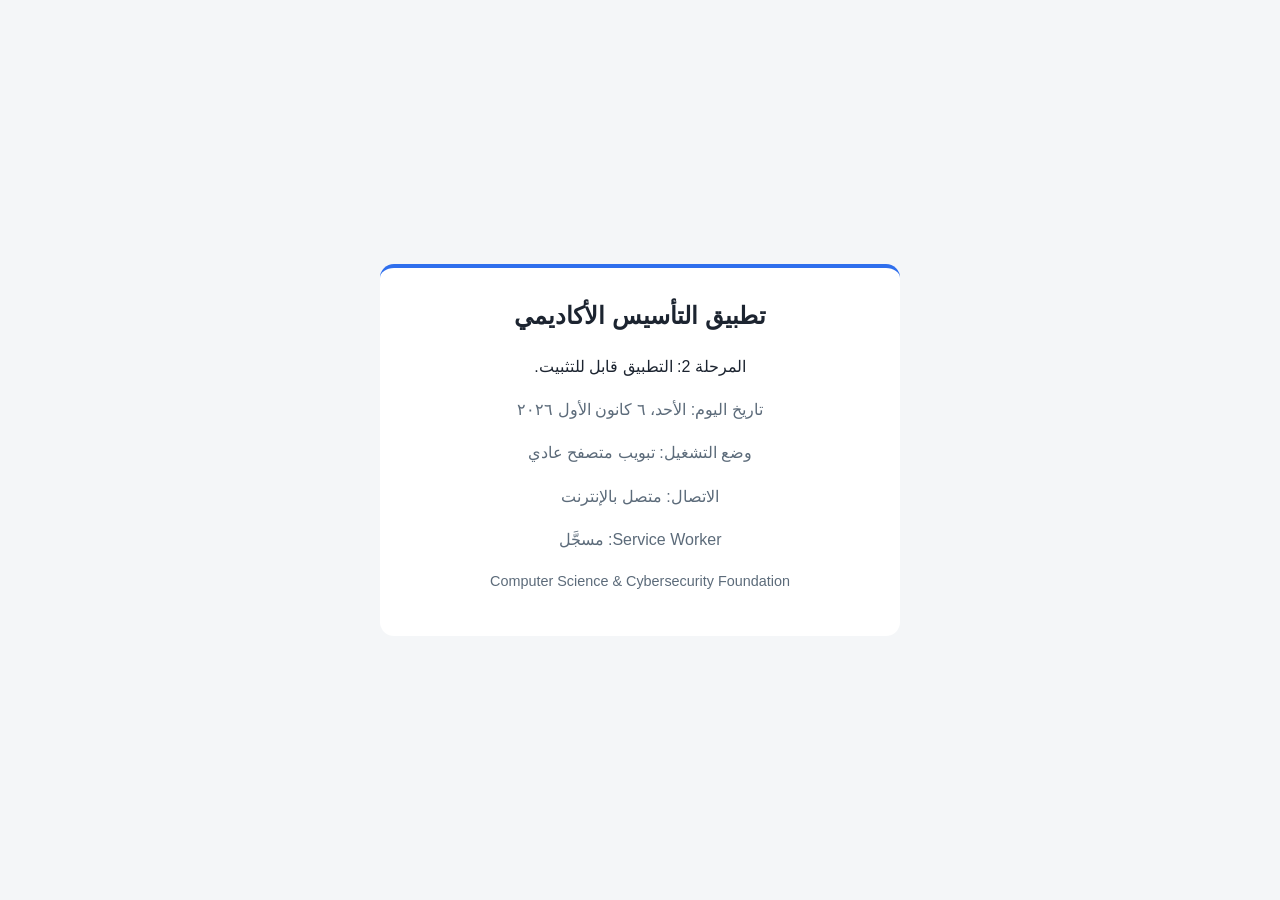
==== index.html @ cd93f232 "Phase 2: PWA manifest, service worker, icons" ====
<!DOCTYPE html>
<html lang="ar" dir="rtl">
<head>
  <meta charset="UTF-8">
  <meta name="viewport" content="width=device-width, initial-scale=1">
  <title>تطبيق التأسيس الأكاديمي</title>
  <meta name="theme-color" content="#2f6fed">
  <link rel="manifest" href="manifest.json">
  <link rel="apple-touch-icon" href="icons/apple-touch-icon.png">
  <meta name="mobile-web-app-capable" content="yes">
  <meta name="apple-mobile-web-app-capable" content="yes">
  <meta name="apple-mobile-web-app-title" content="التأسيس">
  <link rel="stylesheet" href="css/base.css">
</head>
<body>
  <main class="card">
    <h1>تطبيق التأسيس الأكاديمي</h1>
    <p>المرحلة 2: التطبيق قابل للتثبيت.</p>
    <p id="today-date" class="muted"></p>
    <p id="mode-status" class="muted"></p>
    <p id="net-status" class="muted"></p>
    <p id="sw-status" class="muted"></p>
    <p class="muted en" lang="en" dir="ltr">Computer Science &amp; Cybersecurity Foundation</p>
  </main>
  <script src="js/app.js" defer></script>
</body>
</html>
---- css/base.css ----
:root {
  --bg: #f4f6f8;
  --card: #ffffff;
  --text: #1c2430;
  --muted: #5c6b7a;
  --accent: #2f6fed;
}

@media (prefers-color-scheme: dark) {
  :root {
    --bg: #11161d;
    --card: #1b232d;
    --text: #e6ebf1;
    --muted: #9aa8b6;
    --accent: #6c9bff;
  }
}

* {
  box-sizing: border-box;
}

body {
  margin: 0;
  min-height: 100vh;
  display: flex;
  align-items: center;
  justify-content: center;
  padding: 16px;
  background: var(--bg);
  color: var(--text);
  font-family: "Segoe UI", Tahoma, Arial, sans-serif;
  line-height: 1.7;
}

.card {
  width: 100%;
  max-width: 520px;
  padding: 28px 24px;
  background: var(--card);
  border-radius: 14px;
  border-top: 4px solid var(--accent);
  text-align: center;
}

h1 {
  margin: 0 0 12px;
  font-size: 1.5rem;
}

.muted {
  color: var(--muted);
}

.en {
  font-size: 0.9rem;
}
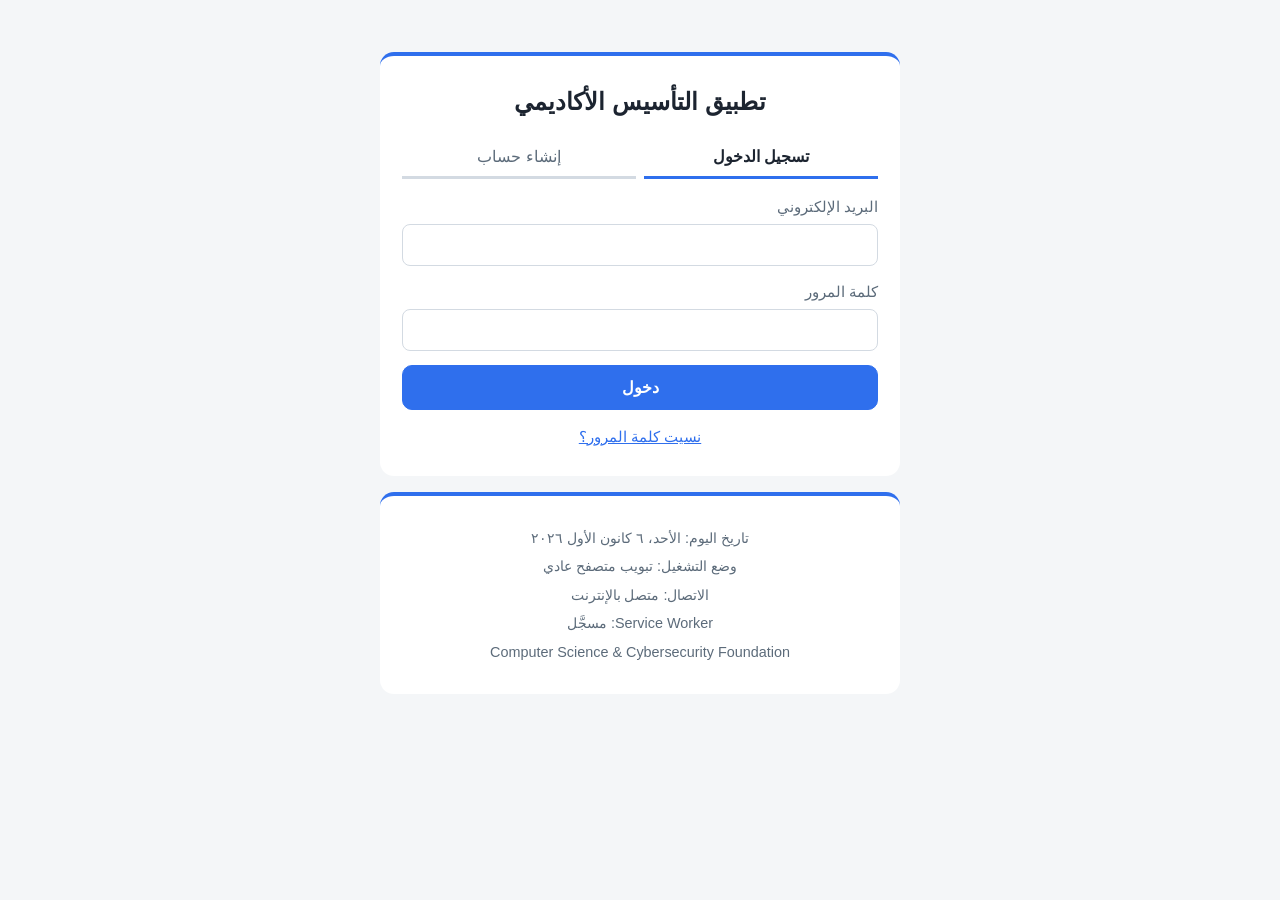
==== commit dbbaacbd: "Phase 4: accounts (sign up, sign in, sign out, password reset)" ====
--- a/index.html
+++ b/index.html
@@ -13,15 +13,94 @@
   <link rel="stylesheet" href="css/base.css">
 </head>
 <body>
-  <main class="card">
-    <h1>تطبيق التأسيس الأكاديمي</h1>
-    <p>المرحلة 2: التطبيق قابل للتثبيت.</p>
-    <p id="today-date" class="muted"></p>
-    <p id="mode-status" class="muted"></p>
-    <p id="net-status" class="muted"></p>
-    <p id="sw-status" class="muted"></p>
-    <p class="muted en" lang="en" dir="ltr">Computer Science &amp; Cybersecurity Foundation</p>
-  </main>
+  <div class="wrap">
+
+    <!-- شاشة التحميل -->
+    <section id="loading" class="card">
+      <h1>تطبيق التأسيس الأكاديمي</h1>
+      <p class="muted">جارٍ التحميل...</p>
+    </section>
+
+    <!-- شاشة الحساب: تسجيل الدخول / إنشاء حساب / كلمة مرور جديدة -->
+    <section id="auth-view" class="card" hidden>
+      <h1>تطبيق التأسيس الأكاديمي</h1>
+
+      <div id="auth-tabs" class="tabs">
+        <button type="button" id="tab-login" class="tab active">تسجيل الدخول</button>
+        <button type="button" id="tab-signup" class="tab">إنشاء حساب</button>
+      </div>
+
+      <p id="auth-message" class="message" role="status" hidden></p>
+
+      <form id="login-form" class="form" novalidate>
+        <div class="field">
+          <label for="login-email">البريد الإلكتروني</label>
+          <input id="login-email" type="email" dir="ltr" autocomplete="username" required>
+        </div>
+        <div class="field">
+          <label for="login-password">كلمة المرور</label>
+          <input id="login-password" type="password" dir="ltr" autocomplete="current-password" required>
+        </div>
+        <button type="submit" id="login-btn" class="btn primary">دخول</button>
+        <button type="button" id="forgot-btn" class="link-btn">نسيت كلمة المرور؟</button>
+      </form>
+
+      <form id="signup-form" class="form" novalidate hidden>
+        <div class="field">
+          <label for="signup-email">البريد الإلكتروني</label>
+          <input id="signup-email" type="email" dir="ltr" autocomplete="username" required>
+        </div>
+        <div class="field">
+          <label for="signup-password">كلمة المرور (8 أحرف على الأقل)</label>
+          <input id="signup-password" type="password" dir="ltr" autocomplete="new-password" required>
+        </div>
+        <div class="field">
+          <label for="signup-password2">تأكيد كلمة المرور</label>
+          <input id="signup-password2" type="password" dir="ltr" autocomplete="new-password" required>
+        </div>
+        <button type="submit" id="signup-btn" class="btn primary">إنشاء الحساب</button>
+      </form>
+
+      <form id="recovery-form" class="form" novalidate hidden>
+        <h2>تعيين كلمة مرور جديدة</h2>
+        <div class="field">
+          <label for="recovery-password">كلمة المرور الجديدة (8 أحرف على الأقل)</label>
+          <input id="recovery-password" type="password" dir="ltr" autocomplete="new-password" required>
+        </div>
+        <div class="field">
+          <label for="recovery-password2">تأكيد كلمة المرور الجديدة</label>
+          <input id="recovery-password2" type="password" dir="ltr" autocomplete="new-password" required>
+        </div>
+        <button type="submit" id="recovery-btn" class="btn primary">حفظ كلمة المرور</button>
+      </form>
+    </section>
+
+    <!-- شاشة التطبيق بعد تسجيل الدخول (مؤقتة في هذه المرحلة) -->
+    <section id="app-view" class="card" hidden>
+      <h1>تطبيق التأسيس الأكاديمي</h1>
+      <p id="app-message" class="message" role="status" hidden></p>
+      <p>تم تسجيل الدخول بنجاح.</p>
+      <p class="muted">الحساب: <span id="account-email" dir="ltr"></span></p>
+      <p id="limited-note" class="message info" hidden>
+        الجلسة محفوظة على هذا الجهاز. ستُجدَّد تلقائياً عند عودة الإنترنت.
+      </p>
+      <button type="button" id="logout-btn" class="btn">تسجيل الخروج</button>
+    </section>
+
+    <!-- حالة النظام (للاختبار) -->
+    <section class="card status">
+      <p id="today-date" class="muted"></p>
+      <p id="mode-status" class="muted"></p>
+      <p id="net-status" class="muted"></p>
+      <p id="sw-status" class="muted"></p>
+      <p class="muted en" lang="en" dir="ltr">Computer Science &amp; Cybersecurity Foundation</p>
+    </section>
+
+  </div>
+
+  <script src="js/vendor/supabase.js" defer></script>
+  <script src="js/config.js" defer></script>
+  <script src="js/auth.js" defer></script>
   <script src="js/app.js" defer></script>
 </body>
-</html>+</html>
--- a/css/base.css
+++ b/css/base.css
@@ -4,6 +4,12 @@
   --text: #1c2430;
   --muted: #5c6b7a;
   --accent: #2f6fed;
+  --on-accent: #ffffff;
+  --border: #d3dae2;
+  --input-bg: #ffffff;
+  --danger: #b3261e;
+  --success: #1b6e2f;
+  --info: #2f6fed;
 }
 
 @media (prefers-color-scheme: dark) {
@@ -13,18 +19,28 @@
     --text: #e6ebf1;
     --muted: #9aa8b6;
     --accent: #6c9bff;
+    --on-accent: #0b1220;
+    --border: #34414f;
+    --input-bg: #141b23;
+    --danger: #ff8a80;
+    --success: #81c784;
+    --info: #6c9bff;
   }
 }
 
 * {
   box-sizing: border-box;
+}
+
+[hidden] {
+  display: none !important;
 }
 
 body {
   margin: 0;
   min-height: 100vh;
   display: flex;
-  align-items: center;
+  align-items: flex-start;
   justify-content: center;
   padding: 16px;
   background: var(--bg);
@@ -33,10 +49,18 @@
   line-height: 1.7;
 }
 
+.wrap {
+  width: 100%;
+  max-width: 520px;
+  display: flex;
+  flex-direction: column;
+  gap: 16px;
+  margin-top: 4vh;
+}
+
 .card {
   width: 100%;
-  max-width: 520px;
-  padding: 28px 24px;
+  padding: 26px 22px;
   background: var(--card);
   border-radius: 14px;
   border-top: 4px solid var(--accent);
@@ -44,8 +68,17 @@
 }
 
 h1 {
+  margin: 0 0 14px;
+  font-size: 1.5rem;
+}
+
+h2 {
   margin: 0 0 12px;
-  font-size: 1.5rem;
+  font-size: 1.15rem;
+}
+
+p {
+  margin: 8px 0;
 }
 
 .muted {
@@ -54,4 +87,137 @@
 
 .en {
   font-size: 0.9rem;
-}+}
+
+.status p {
+  margin: 4px 0;
+  font-size: 0.9rem;
+}
+
+/* ---------- النماذج ---------- */
+.form {
+  text-align: start;
+}
+
+.field {
+  margin-bottom: 14px;
+}
+
+label {
+  display: block;
+  margin-bottom: 4px;
+  font-size: 0.92rem;
+  color: var(--muted);
+}
+
+input {
+  width: 100%;
+  padding: 11px 12px;
+  font-size: 1rem;
+  font-family: inherit;
+  color: var(--text);
+  background: var(--input-bg);
+  border: 1px solid var(--border);
+  border-radius: 8px;
+}
+
+input[dir="ltr"] {
+  text-align: left;
+}
+
+input:focus-visible,
+.btn:focus-visible,
+.tab:focus-visible,
+.link-btn:focus-visible {
+  outline: 2px solid var(--accent);
+  outline-offset: 2px;
+}
+
+/* ---------- الأزرار ---------- */
+.btn {
+  display: block;
+  width: 100%;
+  padding: 12px 14px;
+  font-size: 1rem;
+  font-family: inherit;
+  font-weight: 600;
+  color: var(--text);
+  background: transparent;
+  border: 1px solid var(--border);
+  border-radius: 10px;
+  cursor: pointer;
+}
+
+.btn.primary {
+  color: var(--on-accent);
+  background: var(--accent);
+  border-color: var(--accent);
+}
+
+.btn:disabled {
+  opacity: 0.6;
+  cursor: not-allowed;
+}
+
+.link-btn {
+  display: block;
+  margin: 14px auto 0;
+  padding: 4px 8px;
+  font-size: 0.95rem;
+  font-family: inherit;
+  color: var(--accent);
+  background: none;
+  border: none;
+  text-decoration: underline;
+  cursor: pointer;
+}
+
+/* ---------- التبويبات ---------- */
+.tabs {
+  display: flex;
+  gap: 8px;
+  margin-bottom: 16px;
+}
+
+.tab {
+  flex: 1;
+  padding: 10px;
+  font-size: 1rem;
+  font-family: inherit;
+  color: var(--muted);
+  background: none;
+  border: none;
+  border-bottom: 3px solid var(--border);
+  cursor: pointer;
+}
+
+.tab.active {
+  color: var(--text);
+  font-weight: 600;
+  border-bottom-color: var(--accent);
+}
+
+/* ---------- الرسائل ---------- */
+.message {
+  margin: 0 0 14px;
+  padding: 10px 12px;
+  font-size: 0.95rem;
+  text-align: start;
+  border: 1px solid var(--border);
+  border-radius: 8px;
+}
+
+.message.error {
+  color: var(--danger);
+  border-color: var(--danger);
+}
+
+.message.success {
+  color: var(--success);
+  border-color: var(--success);
+}
+
+.message.info {
+  color: var(--info);
+  border-color: var(--info);
+}
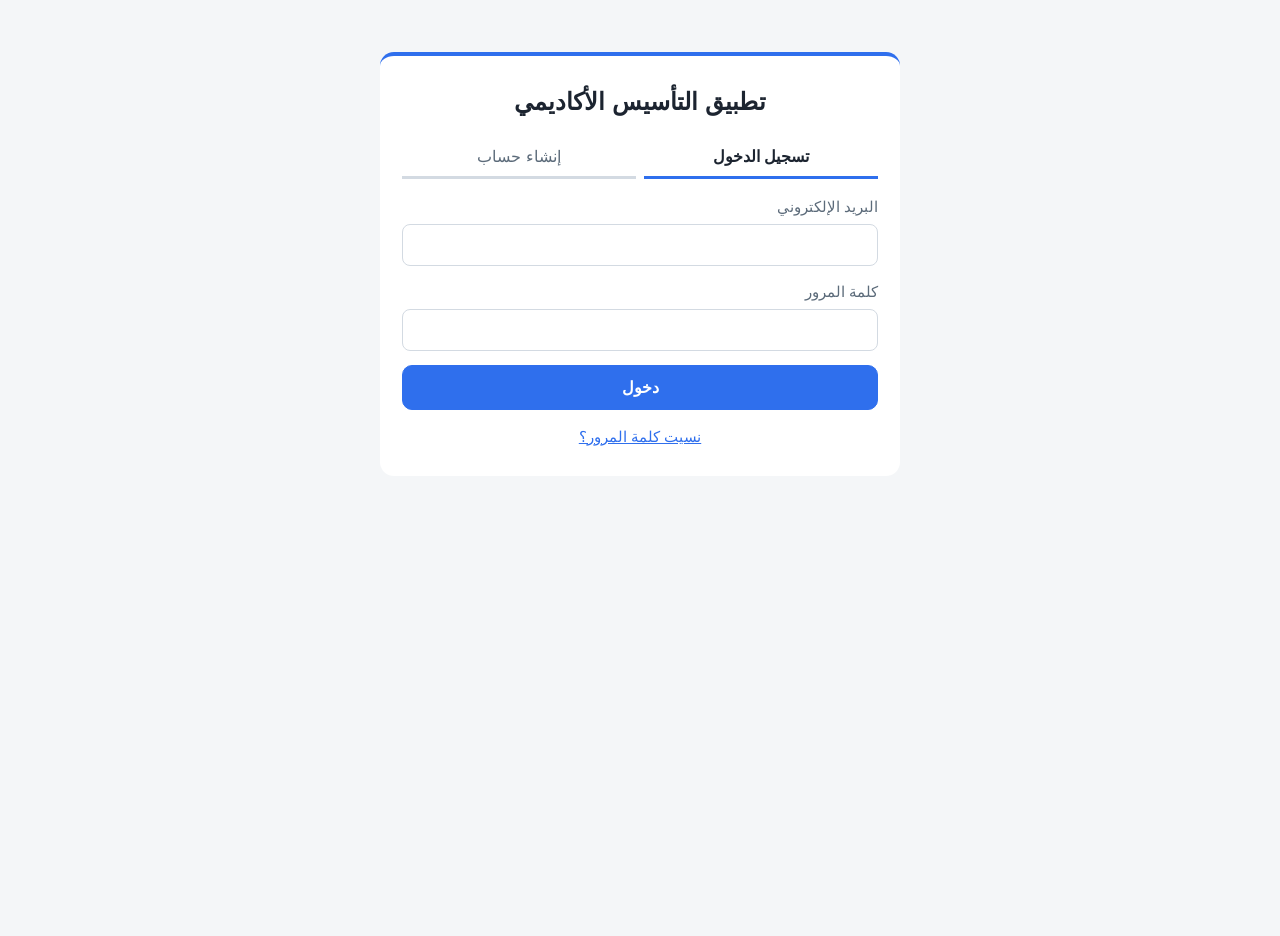
==== commit 18748b0a: "Phase 5: app shell, navigation, themes, settings" ====
--- a/index.html
+++ b/index.html
@@ -10,18 +10,27 @@
   <meta name="mobile-web-app-capable" content="yes">
   <meta name="apple-mobile-web-app-capable" content="yes">
   <meta name="apple-mobile-web-app-title" content="التأسيس">
+  <script>
+    /* تطبيق المظهر المحفوظ قبل رسم الصفحة لتجنب الوميض */
+    try {
+      var savedTheme = localStorage.getItem("study-app-theme");
+      if (savedTheme === "light" || savedTheme === "dark") {
+        document.documentElement.setAttribute("data-theme", savedTheme);
+      }
+    } catch (e) {}
+  </script>
   <link rel="stylesheet" href="css/base.css">
 </head>
 <body>
-  <div class="wrap">
 
-    <!-- شاشة التحميل -->
+  <!-- ========== شاشات التحميل والحساب ========== -->
+  <div id="auth-wrap" class="wrap">
+
     <section id="loading" class="card">
       <h1>تطبيق التأسيس الأكاديمي</h1>
       <p class="muted">جارٍ التحميل...</p>
     </section>
 
-    <!-- شاشة الحساب: تسجيل الدخول / إنشاء حساب / كلمة مرور جديدة -->
     <section id="auth-view" class="card" hidden>
       <h1>تطبيق التأسيس الأكاديمي</h1>
 
@@ -74,33 +83,47 @@
         <button type="submit" id="recovery-btn" class="btn primary">حفظ كلمة المرور</button>
       </form>
     </section>
+  </div>
 
-    <!-- شاشة التطبيق بعد تسجيل الدخول (مؤقتة في هذه المرحلة) -->
-    <section id="app-view" class="card" hidden>
-      <h1>تطبيق التأسيس الأكاديمي</h1>
+  <!-- ========== هيكل التطبيق بعد تسجيل الدخول ========== -->
+  <div id="app-view" class="shell" hidden>
+
+    <header class="topbar">
+      <button type="button" id="menu-btn" class="icon-btn" aria-label="فتح القائمة"
+              aria-expanded="false" aria-controls="sidebar">
+        <span class="bars" aria-hidden="true"></span>
+      </button>
+      <span id="topbar-title" class="topbar-title"></span>
+    </header>
+
+    <div id="overlay" class="overlay" hidden></div>
+
+    <aside id="sidebar" class="sidebar" aria-label="التنقل الرئيسي">
+      <div class="brand">التأسيس الأكاديمي</div>
+      <nav id="nav" class="nav"></nav>
+      <div class="sidebar-foot">
+        <p class="muted small">الحساب</p>
+        <p id="account-email" class="account-email" dir="ltr"></p>
+        <button type="button" class="btn small" data-action="logout">تسجيل الخروج</button>
+      </div>
+    </aside>
+
+    <main id="page" class="page" tabindex="-1">
       <p id="app-message" class="message" role="status" hidden></p>
-      <p>تم تسجيل الدخول بنجاح.</p>
-      <p class="muted">الحساب: <span id="account-email" dir="ltr"></span></p>
       <p id="limited-note" class="message info" hidden>
         الجلسة محفوظة على هذا الجهاز. ستُجدَّد تلقائياً عند عودة الإنترنت.
       </p>
-      <button type="button" id="logout-btn" class="btn">تسجيل الخروج</button>
-    </section>
-
-    <!-- حالة النظام (للاختبار) -->
-    <section class="card status">
-      <p id="today-date" class="muted"></p>
-      <p id="mode-status" class="muted"></p>
-      <p id="net-status" class="muted"></p>
-      <p id="sw-status" class="muted"></p>
-      <p class="muted en" lang="en" dir="ltr">Computer Science &amp; Cybersecurity Foundation</p>
-    </section>
-
+      <div id="page-body"></div>
+    </main>
   </div>
 
   <script src="js/vendor/supabase.js" defer></script>
   <script src="js/config.js" defer></script>
   <script src="js/auth.js" defer></script>
+  <script src="js/theme.js" defer></script>
+  <script src="js/router.js" defer></script>
+  <script src="js/pages/placeholders.js" defer></script>
+  <script src="js/pages/settings.js" defer></script>
   <script src="js/app.js" defer></script>
 </body>
 </html>
--- a/css/base.css
+++ b/css/base.css
@@ -1,9 +1,17 @@
+/* =====================================================
+   تطبيق التأسيس الأكاديمي - الأنماط الأساسية
+   الألوان تُعرَّف كمتغيرات، والوضع الداكن يُفعَّل:
+   - تلقائياً مع نظام التشغيل (إلا إذا اختار المستخدم الفاتح)
+   - أو يدوياً عبر data-theme="dark" على عنصر html
+   ===================================================== */
 :root {
+  color-scheme: light;
   --bg: #f4f6f8;
   --card: #ffffff;
   --text: #1c2430;
   --muted: #5c6b7a;
   --accent: #2f6fed;
+  --accent-soft: #e6eefe;
   --on-accent: #ffffff;
   --border: #d3dae2;
   --input-bg: #ffffff;
@@ -12,13 +20,31 @@
   --info: #2f6fed;
 }
 
+:root[data-theme="dark"] {
+  color-scheme: dark;
+  --bg: #11161d;
+  --card: #1b232d;
+  --text: #e6ebf1;
+  --muted: #9aa8b6;
+  --accent: #6c9bff;
+  --accent-soft: #22304a;
+  --on-accent: #0b1220;
+  --border: #34414f;
+  --input-bg: #141b23;
+  --danger: #ff8a80;
+  --success: #81c784;
+  --info: #6c9bff;
+}
+
 @media (prefers-color-scheme: dark) {
-  :root {
+  :root:not([data-theme="light"]) {
+    color-scheme: dark;
     --bg: #11161d;
     --card: #1b232d;
     --text: #e6ebf1;
     --muted: #9aa8b6;
     --accent: #6c9bff;
+    --accent-soft: #22304a;
     --on-accent: #0b1220;
     --border: #34414f;
     --input-bg: #141b23;
@@ -39,23 +65,42 @@
 body {
   margin: 0;
   min-height: 100vh;
-  display: flex;
-  align-items: flex-start;
-  justify-content: center;
-  padding: 16px;
   background: var(--bg);
   color: var(--text);
   font-family: "Segoe UI", Tahoma, Arial, sans-serif;
   line-height: 1.7;
 }
 
+h1 {
+  margin: 0 0 14px;
+  font-size: 1.5rem;
+}
+
+h2 {
+  margin: 0 0 10px;
+  font-size: 1.15rem;
+}
+
+p {
+  margin: 8px 0;
+}
+
+.muted {
+  color: var(--muted);
+}
+
+.small {
+  font-size: 0.85rem;
+}
+
+/* =====================================================
+   شاشات التحميل والحساب
+   ===================================================== */
 .wrap {
   width: 100%;
-  max-width: 520px;
-  display: flex;
-  flex-direction: column;
-  gap: 16px;
-  margin-top: 4vh;
+  max-width: 552px;
+  margin: 4vh auto 0;
+  padding: 16px;
 }
 
 .card {
@@ -67,34 +112,6 @@
   text-align: center;
 }
 
-h1 {
-  margin: 0 0 14px;
-  font-size: 1.5rem;
-}
-
-h2 {
-  margin: 0 0 12px;
-  font-size: 1.15rem;
-}
-
-p {
-  margin: 8px 0;
-}
-
-.muted {
-  color: var(--muted);
-}
-
-.en {
-  font-size: 0.9rem;
-}
-
-.status p {
-  margin: 4px 0;
-  font-size: 0.9rem;
-}
-
-/* ---------- النماذج ---------- */
 .form {
   text-align: start;
 }
@@ -110,7 +127,9 @@
   color: var(--muted);
 }
 
-input {
+input[type="email"],
+input[type="password"],
+input[type="text"] {
   width: 100%;
   padding: 11px 12px;
   font-size: 1rem;
@@ -128,12 +147,13 @@
 input:focus-visible,
 .btn:focus-visible,
 .tab:focus-visible,
-.link-btn:focus-visible {
+.link-btn:focus-visible,
+.icon-btn:focus-visible,
+.nav a:focus-visible {
   outline: 2px solid var(--accent);
   outline-offset: 2px;
 }
 
-/* ---------- الأزرار ---------- */
 .btn {
   display: block;
   width: 100%;
@@ -152,6 +172,11 @@
   color: var(--on-accent);
   background: var(--accent);
   border-color: var(--accent);
+}
+
+.btn.small {
+  padding: 8px 12px;
+  font-size: 0.92rem;
 }
 
 .btn:disabled {
@@ -172,7 +197,6 @@
   cursor: pointer;
 }
 
-/* ---------- التبويبات ---------- */
 .tabs {
   display: flex;
   gap: 8px;
@@ -197,7 +221,6 @@
   border-bottom-color: var(--accent);
 }
 
-/* ---------- الرسائل ---------- */
 .message {
   margin: 0 0 14px;
   padding: 10px 12px;
@@ -221,3 +244,243 @@
   color: var(--info);
   border-color: var(--info);
 }
+
+/* =====================================================
+   هيكل التطبيق: شريط علوي + قائمة جانبية + المحتوى
+   (الواجهة عربية RTL، فالقائمة على اليمين)
+   ===================================================== */
+.shell {
+  min-height: 100vh;
+}
+
+.topbar {
+  position: sticky;
+  top: 0;
+  z-index: 20;
+  display: flex;
+  align-items: center;
+  gap: 12px;
+  padding: 10px 14px;
+  background: var(--card);
+  border-bottom: 1px solid var(--border);
+}
+
+.topbar-title {
+  font-weight: 700;
+  font-size: 1.05rem;
+}
+
+.icon-btn {
+  display: inline-flex;
+  align-items: center;
+  justify-content: center;
+  width: 42px;
+  height: 42px;
+  color: var(--text);
+  background: transparent;
+  border: 1px solid var(--border);
+  border-radius: 10px;
+  cursor: pointer;
+}
+
+.bars,
+.bars::before,
+.bars::after {
+  display: block;
+  width: 20px;
+  height: 2px;
+  background: currentColor;
+  border-radius: 2px;
+}
+
+.bars {
+  position: relative;
+}
+
+.bars::before,
+.bars::after {
+  content: "";
+  position: absolute;
+  right: 0;
+}
+
+.bars::before {
+  top: -6px;
+}
+
+.bars::after {
+  top: 6px;
+}
+
+.overlay {
+  position: fixed;
+  inset: 0;
+  z-index: 30;
+  background: rgba(0, 0, 0, 0.45);
+}
+
+.sidebar {
+  position: fixed;
+  top: 0;
+  bottom: 0;
+  right: 0;
+  z-index: 40;
+  width: 270px;
+  max-width: 85vw;
+  display: flex;
+  flex-direction: column;
+  background: var(--card);
+  border-left: 1px solid var(--border);
+  transform: translateX(100%);
+  transition: transform 0.2s ease;
+  overflow-y: auto;
+}
+
+body.nav-open .sidebar {
+  transform: none;
+}
+
+.brand {
+  padding: 18px 18px 10px;
+  font-size: 1.1rem;
+  font-weight: 700;
+  color: var(--accent);
+}
+
+.nav {
+  flex: 1;
+  padding: 6px 10px;
+}
+
+.nav a {
+  display: flex;
+  align-items: baseline;
+  justify-content: space-between;
+  gap: 8px;
+  padding: 10px 12px;
+  margin-bottom: 2px;
+  color: var(--text);
+  text-decoration: none;
+  border-radius: 8px;
+}
+
+.nav a small {
+  font-size: 0.75rem;
+  color: var(--muted);
+}
+
+.nav a:hover {
+  background: var(--accent-soft);
+}
+
+.nav a[aria-current="page"] {
+  color: var(--accent);
+  font-weight: 700;
+  background: var(--accent-soft);
+}
+
+.sidebar-foot {
+  padding: 14px 18px 18px;
+  border-top: 1px solid var(--border);
+}
+
+.sidebar-foot p {
+  margin: 2px 0;
+}
+
+.account-email {
+  margin-bottom: 10px;
+  font-size: 0.9rem;
+  word-break: break-all;
+  text-align: left;
+}
+
+.page {
+  padding: 18px 16px 40px;
+  max-width: 920px;
+  margin: 0 auto;
+  outline: none;
+}
+
+.panel {
+  padding: 18px;
+  margin-bottom: 14px;
+  background: var(--card);
+  border: 1px solid var(--border);
+  border-radius: 12px;
+}
+
+.panel h2 {
+  margin-top: 0;
+}
+
+.panel ul {
+  margin: 8px 0 0;
+  padding-inline-start: 20px;
+}
+
+.panel li {
+  margin-bottom: 4px;
+}
+
+.page-title {
+  margin: 4px 0 16px;
+  font-size: 1.4rem;
+}
+
+.radio-row {
+  display: flex;
+  align-items: center;
+  gap: 8px;
+  margin: 6px 0;
+  color: var(--text);
+  font-size: 1rem;
+}
+
+fieldset {
+  margin: 0;
+  padding: 0;
+  border: none;
+}
+
+legend {
+  padding: 0;
+  margin-bottom: 6px;
+  color: var(--muted);
+  font-size: 0.92rem;
+}
+
+/* =====================================================
+   الشاشات العريضة: القائمة الجانبية ثابتة
+   ===================================================== */
+@media (min-width: 900px) {
+  .topbar {
+    display: none;
+  }
+
+  .overlay {
+    display: none !important;
+  }
+
+  .sidebar {
+    transform: none;
+    transition: none;
+  }
+
+  .page {
+    margin-right: 270px;
+    margin-left: 0;
+    max-width: none;
+    padding: 28px 32px 48px;
+  }
+
+  .page > * {
+    max-width: 860px;
+  }
+}
+
+@media (prefers-reduced-motion: reduce) {
+  .sidebar {
+    transition: none;
+  }
+}
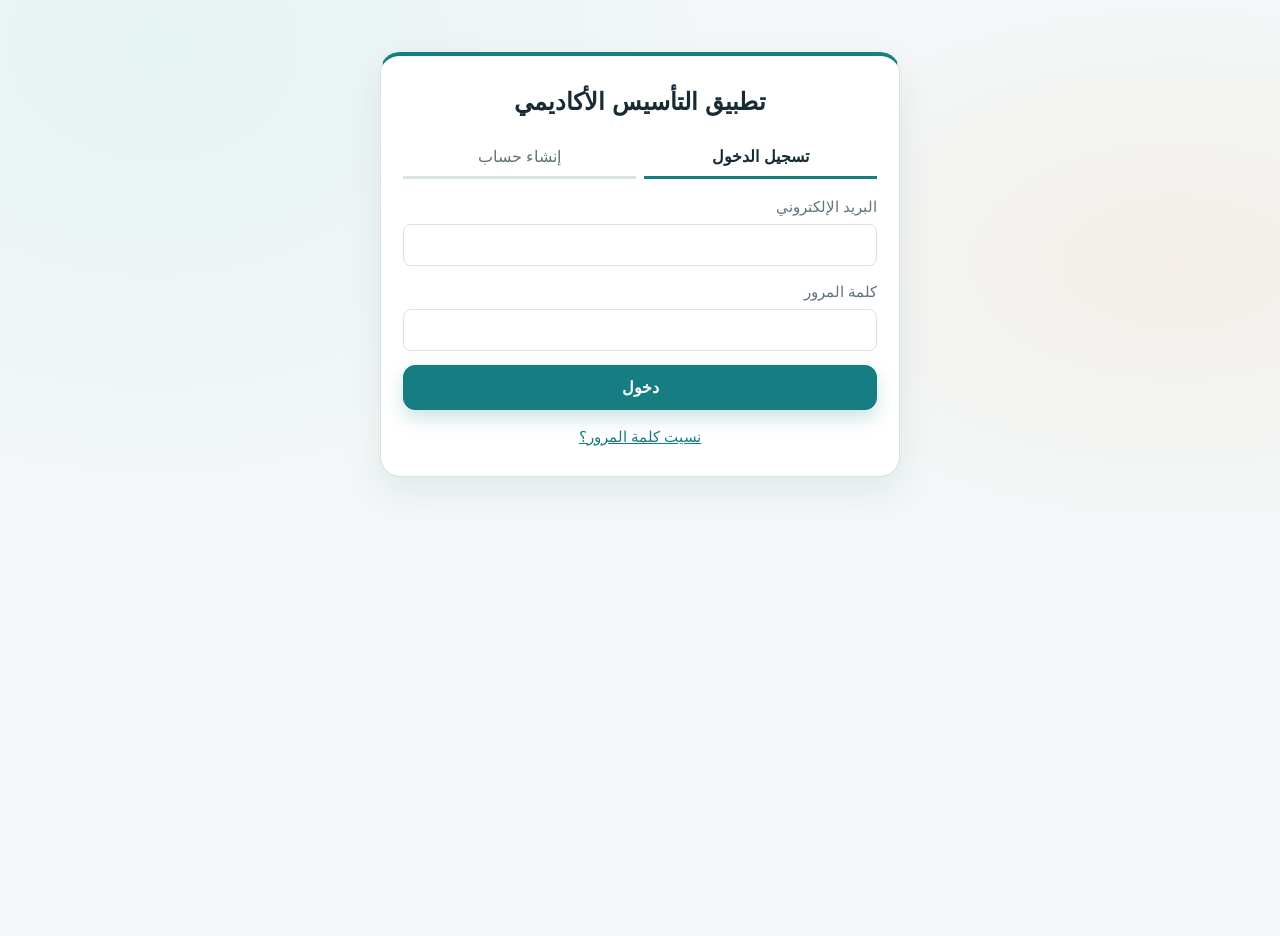
==== commit 6bf39c0e: "Add study plan pages and session timer" ====
--- a/index.html
+++ b/index.html
@@ -4,7 +4,7 @@
   <meta charset="UTF-8">
   <meta name="viewport" content="width=device-width, initial-scale=1">
   <title>تطبيق التأسيس الأكاديمي</title>
-  <meta name="theme-color" content="#2f6fed">
+  <meta name="theme-color" content="#167d83">
   <link rel="manifest" href="manifest.json">
   <link rel="apple-touch-icon" href="icons/apple-touch-icon.png">
   <meta name="mobile-web-app-capable" content="yes">
@@ -123,6 +123,9 @@
   <script src="js/theme.js" defer></script>
   <script src="js/router.js" defer></script>
   <script src="js/pages/placeholders.js" defer></script>
+  <script src="js/study-plan.js" defer></script>
+  <script src="js/timer.js" defer></script>
+  <script src="js/pages/study.js" defer></script>
   <script src="js/pages/settings.js" defer></script>
   <script src="js/app.js" defer></script>
 </body>
--- a/css/base.css
+++ b/css/base.css
@@ -6,51 +6,66 @@
    ===================================================== */
 :root {
   color-scheme: light;
-  --bg: #f4f6f8;
+  --bg: #f3f7f7;
   --card: #ffffff;
-  --text: #1c2430;
-  --muted: #5c6b7a;
-  --accent: #2f6fed;
-  --accent-soft: #e6eefe;
+  --text: #172b35;
+  --muted: #60747b;
+  --accent: #167d83;
+  --accent-strong: #10646b;
+  --accent-soft: #e1f2f0;
+  --accent-wash: #eef8f6;
+  --highlight: #f4a261;
   --on-accent: #ffffff;
-  --border: #d3dae2;
+  --border: #d8e4e4;
   --input-bg: #ffffff;
   --danger: #b3261e;
   --success: #1b6e2f;
-  --info: #2f6fed;
+  --info: #167d83;
+  --shadow: 0 14px 36px rgba(22, 55, 62, 0.08);
+  --shadow-soft: 0 5px 16px rgba(22, 55, 62, 0.06);
 }
 
 :root[data-theme="dark"] {
   color-scheme: dark;
-  --bg: #11161d;
-  --card: #1b232d;
-  --text: #e6ebf1;
-  --muted: #9aa8b6;
-  --accent: #6c9bff;
-  --accent-soft: #22304a;
-  --on-accent: #0b1220;
-  --border: #34414f;
-  --input-bg: #141b23;
+  --bg: #111c22;
+  --card: #192a31;
+  --text: #e7f1ef;
+  --muted: #a2b8b9;
+  --accent: #70d0c4;
+  --accent-strong: #96e4d8;
+  --accent-soft: #24413f;
+  --accent-wash: #1c3437;
+  --highlight: #ffc078;
+  --on-accent: #102728;
+  --border: #30464b;
+  --input-bg: #14242a;
   --danger: #ff8a80;
   --success: #81c784;
-  --info: #6c9bff;
+  --info: #70d0c4;
+  --shadow: 0 16px 40px rgba(0, 0, 0, 0.22);
+  --shadow-soft: 0 6px 18px rgba(0, 0, 0, 0.16);
 }
 
 @media (prefers-color-scheme: dark) {
   :root:not([data-theme="light"]) {
     color-scheme: dark;
-    --bg: #11161d;
-    --card: #1b232d;
-    --text: #e6ebf1;
-    --muted: #9aa8b6;
-    --accent: #6c9bff;
-    --accent-soft: #22304a;
-    --on-accent: #0b1220;
-    --border: #34414f;
-    --input-bg: #141b23;
+    --bg: #111c22;
+    --card: #192a31;
+    --text: #e7f1ef;
+    --muted: #a2b8b9;
+    --accent: #70d0c4;
+    --accent-strong: #96e4d8;
+    --accent-soft: #24413f;
+    --accent-wash: #1c3437;
+    --highlight: #ffc078;
+    --on-accent: #102728;
+    --border: #30464b;
+    --input-bg: #14242a;
     --danger: #ff8a80;
     --success: #81c784;
-    --info: #6c9bff;
+    --info: #70d0c4;
+    --shadow: 0 16px 40px rgba(0, 0, 0, 0.22);
+    --shadow-soft: 0 6px 18px rgba(0, 0, 0, 0.16);
   }
 }
 
@@ -63,12 +78,19 @@
 }
 
 body {
+  position: relative;
   margin: 0;
   min-height: 100vh;
-  background: var(--bg);
+  background:
+    var(--bg);
+  background:
+    radial-gradient(ellipse at 12% 5%, color-mix(in srgb, var(--accent-soft) 78%, transparent), transparent 34rem),
+    radial-gradient(ellipse at 92% 28%, color-mix(in srgb, var(--highlight) 10%, transparent), transparent 28rem),
+    var(--bg);
   color: var(--text);
   font-family: "Segoe UI", Tahoma, Arial, sans-serif;
   line-height: 1.7;
+  transition: background-color 220ms ease, color 220ms ease;
 }
 
 h1 {
@@ -107,8 +129,10 @@
   width: 100%;
   padding: 26px 22px;
   background: var(--card);
-  border-radius: 14px;
+  border: 1px solid var(--border);
   border-top: 4px solid var(--accent);
+  border-radius: 20px;
+  box-shadow: var(--shadow);
   text-align: center;
 }
 
@@ -164,14 +188,21 @@
   color: var(--text);
   background: transparent;
   border: 1px solid var(--border);
-  border-radius: 10px;
+  border-radius: 12px;
   cursor: pointer;
+  transition: transform 160ms ease, box-shadow 160ms ease, background-color 180ms ease, border-color 180ms ease;
+}
+
+.btn:hover:not(:disabled) {
+  transform: translateY(-1px);
+  box-shadow: var(--shadow-soft);
 }
 
 .btn.primary {
   color: var(--on-accent);
   background: var(--accent);
   border-color: var(--accent);
+  box-shadow: 0 8px 18px color-mix(in srgb, var(--accent) 22%, transparent);
 }
 
 .btn.small {
@@ -262,6 +293,8 @@
   gap: 12px;
   padding: 10px 14px;
   background: var(--card);
+  background: color-mix(in srgb, var(--card) 92%, transparent);
+  backdrop-filter: blur(14px);
   border-bottom: 1px solid var(--border);
 }
 
@@ -330,9 +363,11 @@
   display: flex;
   flex-direction: column;
   background: var(--card);
+  background: color-mix(in srgb, var(--card) 95%, transparent);
   border-left: 1px solid var(--border);
+  box-shadow: var(--shadow);
   transform: translateX(100%);
-  transition: transform 0.2s ease;
+  transition: transform 280ms cubic-bezier(0.2, 0.8, 0.2, 1);
   overflow-y: auto;
 }
 
@@ -341,10 +376,25 @@
 }
 
 .brand {
-  padding: 18px 18px 10px;
-  font-size: 1.1rem;
+  position: relative;
+  margin: 14px 12px 10px;
+  padding: 18px 16px;
+  font-size: 1.08rem;
   font-weight: 700;
+  color: var(--text);
+  background: linear-gradient(135deg, var(--accent-soft), var(--accent-wash));
+  border: 1px solid var(--border);
+  border-radius: 16px;
+}
+
+.brand::before {
+  content: "مساحة التعلّم";
+  display: block;
+  margin-bottom: 3px;
   color: var(--accent);
+  font-size: 0.75rem;
+  font-weight: 700;
+  letter-spacing: 0.04em;
 }
 
 .nav {
@@ -354,14 +404,43 @@
 
 .nav a {
   display: flex;
+  align-items: center;
+  gap: 11px;
+  padding: 9px 11px;
+  margin-bottom: 4px;
+  color: var(--text);
+  text-decoration: none;
+  border: 1px solid transparent;
+  border-radius: 12px;
+  transition: color 160ms ease, background-color 160ms ease, border-color 160ms ease, transform 160ms ease;
+}
+
+.nav a:hover {
+  transform: translateX(-2px);
+  background: var(--accent-wash);
+  border-color: var(--border);
+}
+
+.nav-icon {
+  display: grid;
+  flex: 0 0 34px;
+  width: 34px;
+  height: 34px;
+  place-items: center;
+  color: var(--accent);
+  background: var(--accent-soft);
+  border-radius: 10px;
+  font-size: 1rem;
+  font-weight: 700;
+  direction: ltr;
+}
+
+.nav-copy {
+  display: flex;
+  flex: 1;
   align-items: baseline;
   justify-content: space-between;
   gap: 8px;
-  padding: 10px 12px;
-  margin-bottom: 2px;
-  color: var(--text);
-  text-decoration: none;
-  border-radius: 8px;
 }
 
 .nav a small {
@@ -374,9 +453,16 @@
 }
 
 .nav a[aria-current="page"] {
-  color: var(--accent);
+  color: var(--accent-strong);
   font-weight: 700;
   background: var(--accent-soft);
+  border-color: color-mix(in srgb, var(--accent) 22%, var(--border));
+}
+
+.nav a[aria-current="page"] .nav-icon {
+  color: var(--on-accent);
+  background: var(--accent);
+  box-shadow: 0 5px 12px color-mix(in srgb, var(--accent) 22%, transparent);
 }
 
 .sidebar-foot {
@@ -402,16 +488,39 @@
   outline: none;
 }
 
+#page-body.route-enter > * {
+  animation: section-arrive 360ms both;
+}
+
+#page-body.route-enter > *:nth-child(2) { animation-delay: 45ms; }
+#page-body.route-enter > *:nth-child(3) { animation-delay: 90ms; }
+#page-body.route-enter > *:nth-child(4) { animation-delay: 135ms; }
+
+@keyframes section-arrive {
+  from { opacity: 0; transform: translateY(10px); }
+  to { opacity: 1; transform: translateY(0); }
+}
+
 .panel {
-  padding: 18px;
-  margin-bottom: 14px;
+  position: relative;
+  padding: 21px;
+  margin-bottom: 16px;
   background: var(--card);
   border: 1px solid var(--border);
-  border-radius: 12px;
+  border-radius: 17px;
+  box-shadow: var(--shadow-soft);
+  transition: transform 180ms ease, box-shadow 180ms ease, border-color 180ms ease;
+}
+
+.panel:hover {
+  transform: translateY(-2px);
+  border-color: color-mix(in srgb, var(--accent) 35%, var(--border));
+  box-shadow: var(--shadow);
 }
 
 .panel h2 {
   margin-top: 0;
+  color: var(--accent-strong);
 }
 
 .panel ul {
@@ -431,10 +540,24 @@
 .radio-row {
   display: flex;
   align-items: center;
-  gap: 8px;
-  margin: 6px 0;
+  gap: 10px;
+  margin: 8px 0;
+  padding: 9px 11px;
   color: var(--text);
   font-size: 1rem;
+  border: 1px solid transparent;
+  border-radius: 11px;
+  cursor: pointer;
+  transition: background-color 160ms ease, border-color 160ms ease;
+}
+
+.radio-row:hover {
+  background: var(--accent-wash);
+  border-color: var(--border);
+}
+
+.radio-row input {
+  accent-color: var(--accent);
 }
 
 fieldset {
@@ -465,6 +588,8 @@
   .sidebar {
     transform: none;
     transition: none;
+    box-shadow: none;
+    border-left: 1px solid var(--border);
   }
 
   .page {
@@ -480,7 +605,10 @@
 }
 
 @media (prefers-reduced-motion: reduce) {
-  .sidebar {
+  *, *::before, *::after {
+    scroll-behavior: auto !important;
+    animation-duration: 0.01ms !important;
+    animation-iteration-count: 1 !important;
     transition: none;
   }
 }
